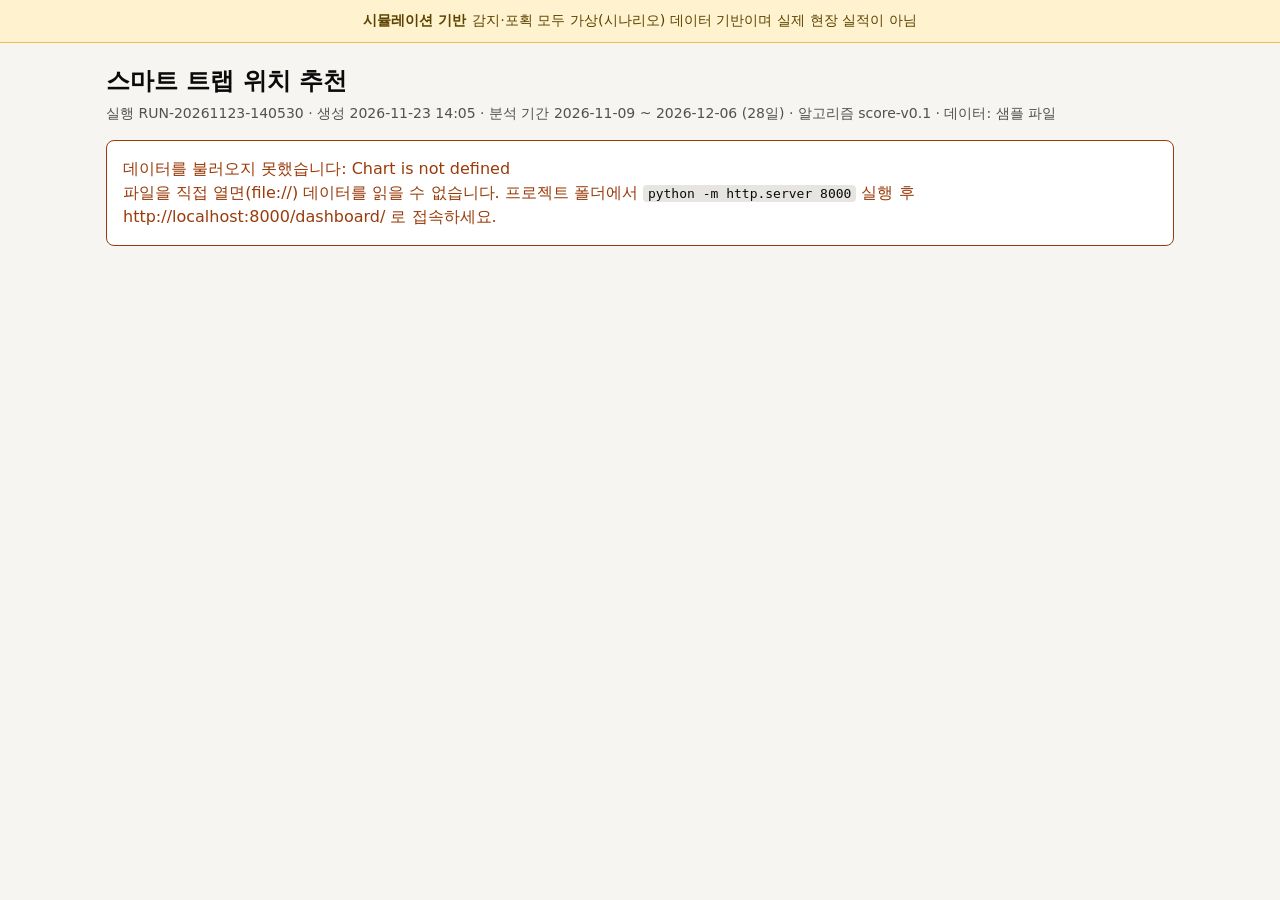
==== dashboard/index.html @ 2f6c3466 "feat: 6단계 웹 대시보드 (추천 결과 시각화, 시뮬레이션 배너, 샘플 데이터)" ====
<!doctype html>
<html lang="ko">
<head>
  <meta charset="utf-8">
  <meta name="viewport" content="width=device-width, initial-scale=1">
  <title>스마트 트랩 위치 추천</title>
  <link rel="stylesheet" href="css/style.css">
</head>
<body>
  <div id="sim-banner" class="sim-banner" role="note" hidden></div>

  <header class="wrap page-head">
    <h1>스마트 트랩 위치 추천</h1>
    <p id="meta" class="meta"></p>
  </header>

  <main class="wrap">
    <p id="status-msg" class="status-msg" role="status">불러오는 중…</p>

    <div id="content" hidden>
      <section aria-labelledby="h-kpi">
        <h2 id="h-kpi" class="sr-only">판정 요약</h2>
        <div id="kpis" class="kpis"></div>
      </section>

      <section aria-labelledby="h-cards">
        <h2 id="h-cards">트랩별 판정</h2>
        <p class="hint">재배치 권고(우선순위 순) → 장치 점검 → 데이터 부족 → 유지 순서로 표시합니다.</p>
        <div id="cards" class="cards"></div>
      </section>

      <section aria-labelledby="h-charts">
        <h2 id="h-charts">트랩별 성과 비교</h2>
        <div class="charts">
          <figure class="chart-box">
            <figcaption>작동 시간당 쥐 감지 빈도</figcaption>
            <div class="chart-frame"><canvas id="chart-rate" role="img" aria-label="트랩별 작동 시간당 쥐 감지 빈도 막대 차트. 아래 표와 같은 값입니다."></canvas></div>
          </figure>
          <figure class="chart-box">
            <figcaption>감지 대비 가상 포획 전환율</figcaption>
            <div class="chart-frame"><canvas id="chart-conv" role="img" aria-label="트랩별 감지 대비 가상 포획 전환율 막대 차트. 아래 표와 같은 값입니다."></canvas></div>
          </figure>
          <figure class="chart-box wide" id="box-score">
            <figcaption>재배치 권고 트랩의 위치 점수 (현재 위치 vs 추천 위치)</figcaption>
            <div class="chart-frame"><canvas id="chart-score" role="img" aria-label="재배치 권고 트랩의 현재 위치와 추천 위치 점수 비교 막대 차트."></canvas></div>
          </figure>
        </div>
        <p id="source-note" class="source"></p>

        <details class="table-view">
          <summary>표로 보기</summary>
          <div class="table-scroll"><table id="table"></table></div>
        </details>
      </section>

      <section class="notes" aria-labelledby="h-notes">
        <h2 id="h-notes">읽는 방법</h2>
        <ul id="notes"></ul>
      </section>
    </div>
  </main>

  <script src="js/vendor/chart.umd.min.js"></script>
  <script src="js/config.js"></script>
  <script src="js/model.js"></script>
  <script src="js/charts.js"></script>
  <script src="js/app.js"></script>
</body>
</html>
---- dashboard/css/style.css ----
:root {
  --bg: #f6f5f2; --card: #ffffff; --ink: #0b0b0b; --ink-2: #52514e; --grid: #e6e5e1; --line: #dcdad4;
  --blue: #2a78d6; --neutral: #c9c8c3;
  --sim-bg: #fff3cf; --sim-fg: #5c4400; --sim-line: #e3c25a;
  --rec-bg: #e3eefb; --rec-fg: #0f4a94;
  --keep-bg: #e2f3e6; --keep-fg: #17622c;
  --ins-bg: #ececea; --ins-fg: #4a4945;
  --dev-bg: #fde8dc; --dev-fg: #9a3b0a;
  color-scheme: light;
}
@media (prefers-color-scheme: dark) {
  :root {
    --bg: #151514; --card: #1d1d1b; --ink: #f2f1ee; --ink-2: #a9a7a1; --grid: #2e2d2a; --line: #3a3935;
    --blue: #5aa0f0; --neutral: #4a4945;
    --sim-bg: #3a2f08; --sim-fg: #f2d98a; --sim-line: #6b5712;
    --rec-bg: #1c3556; --rec-fg: #a9cdf7;
    --keep-bg: #1b3a24; --keep-fg: #a6dbb4;
    --ins-bg: #2e2d2a; --ins-fg: #c9c8c3;
    --dev-bg: #4a2a14; --dev-fg: #f6c3a0;
    color-scheme: dark;
  }
}
* { box-sizing: border-box; }
body { margin: 0; background: var(--bg); color: var(--ink); line-height: 1.5;
  font-family: system-ui, -apple-system, "Segoe UI", "Malgun Gothic", "Noto Sans KR", sans-serif; }
.wrap { max-width: 1100px; margin: 0 auto; padding: 0 16px; }
h1 { font-size: 1.5rem; margin: 20px 0 4px; }
h2 { font-size: 1.1rem; margin: 32px 0 8px; }
.meta, .hint, .source { color: var(--ink-2); font-size: .875rem; margin: 0 0 12px; }
.sr-only { position: absolute; width: 1px; height: 1px; overflow: hidden; clip: rect(0 0 0 0); white-space: nowrap; }

.sim-banner { background: var(--sim-bg); color: var(--sim-fg); border-bottom: 1px solid var(--sim-line);
  padding: 10px 16px; font-size: .9rem; text-align: center; }
.sim-banner strong { margin-right: 6px; }

.status-msg { padding: 16px; border: 1px solid var(--line); border-radius: 8px; background: var(--card); }
.status-msg.error { border-color: var(--dev-fg); color: var(--dev-fg); }
.status-msg code { background: var(--grid); color: var(--ink); padding: 1px 5px; border-radius: 4px; }

.kpis { display: grid; grid-template-columns: repeat(4, 1fr); gap: 12px; margin-top: 16px; }
.kpi { background: var(--card); border: 1px solid var(--line); border-radius: 10px; padding: 12px 14px; }
.kpi .num { font-size: 1.9rem; font-weight: 700; line-height: 1.1; }
.kpi .num small { font-size: .9rem; font-weight: 400; color: var(--ink-2); margin-left: 4px; }

.badge { display: inline-flex; align-items: center; gap: 6px; padding: 2px 10px; border-radius: 999px;
  font-size: .8rem; font-weight: 600; white-space: nowrap; }
.badge .icon { font-weight: 800; }
.s-recommended { background: var(--rec-bg); color: var(--rec-fg); }
.s-keep { background: var(--keep-bg); color: var(--keep-fg); }
.s-insufficient_data { background: var(--ins-bg); color: var(--ins-fg); }
.s-device_check { background: var(--dev-bg); color: var(--dev-fg); }
.s-unknown { background: var(--ins-bg); color: var(--ins-fg); }

.cards { display: grid; grid-template-columns: repeat(auto-fill, minmax(320px, 1fr)); gap: 12px; }
.card { background: var(--card); border: 1px solid var(--line); border-radius: 10px; padding: 14px 16px; }
.card header { display: flex; justify-content: space-between; align-items: center; gap: 8px; flex-wrap: wrap; }
.card h3 { margin: 0; font-size: 1.05rem; }
.route { margin: 6px 0 2px; font-weight: 600; }
.route .arrow { color: var(--ink-2); margin: 0 4px; }
.score-line { color: var(--ink-2); font-size: .85rem; margin: 0 0 6px; }
.reasons { margin: 8px 0; padding-left: 18px; font-size: .9rem; }
.reasons li { margin-bottom: 4px; }
.stat-group { margin-top: 10px; padding-top: 8px; border-top: 1px solid var(--grid); }
.stat-group h4 { margin: 0 0 4px; font-size: .75rem; letter-spacing: .02em; color: var(--ink-2); font-weight: 600; }
.stat-group dl { display: grid; grid-template-columns: repeat(3, 1fr); gap: 4px 8px; margin: 0; }
.stat-group dt { font-size: .75rem; color: var(--ink-2); }
.stat-group dd { margin: 0; font-weight: 600; font-variant-numeric: tabular-nums; }

.charts { display: grid; grid-template-columns: 1fr 1fr; gap: 12px; }
.chart-box { margin: 0; background: var(--card); border: 1px solid var(--line); border-radius: 10px; padding: 12px 14px; }
.chart-box.wide { grid-column: 1 / -1; }
.chart-box figcaption { font-weight: 600; font-size: .95rem; margin-bottom: 8px; }
.chart-frame { position: relative; width: 100%; }
.empty-chart { color: var(--ink-2); font-size: .9rem; margin: 8px 0; }
.source { margin-top: 10px; }

.table-view { margin-top: 12px; }
.table-view summary { cursor: pointer; color: var(--ink-2); font-size: .9rem; }
.table-scroll { overflow-x: auto; margin-top: 8px; }
table { border-collapse: collapse; width: 100%; font-size: .85rem; background: var(--card); }
th, td { padding: 6px 10px; border-bottom: 1px solid var(--grid); text-align: right; white-space: nowrap; }
th:first-child, td:first-child, th:nth-child(2), td:nth-child(2), th:nth-child(3), td:nth-child(3) { text-align: left; }
th { color: var(--ink-2); font-weight: 600; }

.notes ul { color: var(--ink-2); font-size: .9rem; padding-left: 18px; margin-bottom: 40px; }
.notes li { margin-bottom: 6px; }

@media (max-width: 720px) {
  .kpis { grid-template-columns: repeat(2, 1fr); }
  .charts { grid-template-columns: 1fr; }
  .cards { grid-template-columns: 1fr; }
}
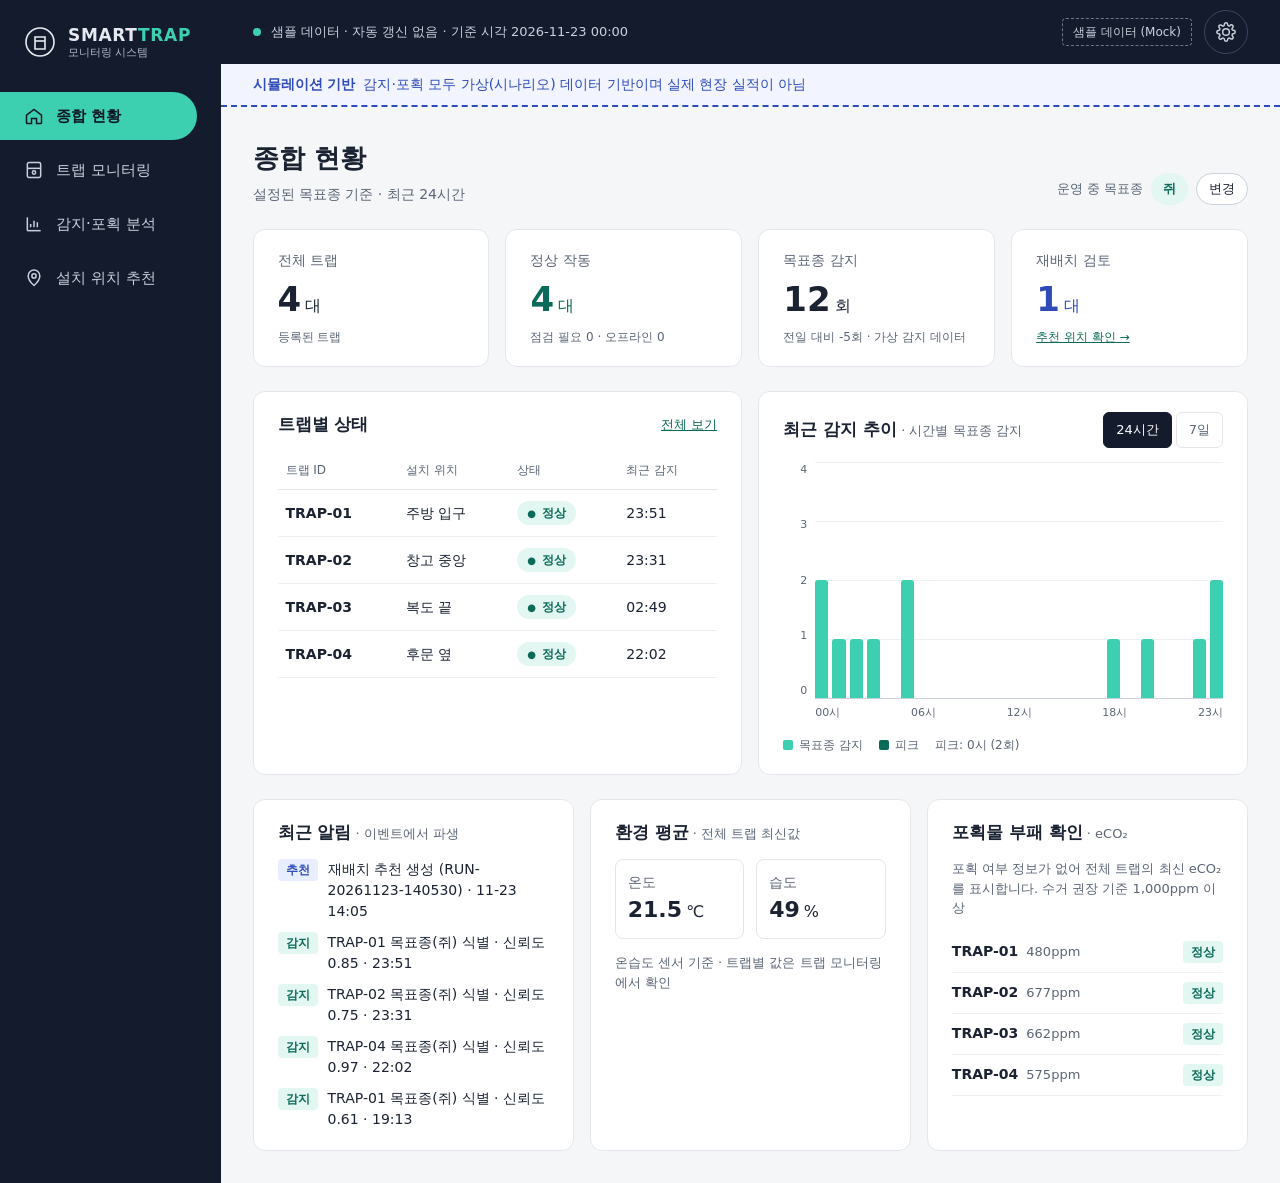
==== commit bb272dd6: "feat(dashboard): 대시보드 ui 개편" ====
--- a/dashboard/index.html
+++ b/dashboard/index.html
@@ -3,67 +3,15 @@
 <head>
   <meta charset="utf-8">
   <meta name="viewport" content="width=device-width, initial-scale=1">
-  <title>스마트 트랩 위치 추천</title>
+  <title>종합 현황 · 스마트트랩</title>
   <link rel="stylesheet" href="css/style.css">
 </head>
 <body>
-  <div id="sim-banner" class="sim-banner" role="note" hidden></div>
-
-  <header class="wrap page-head">
-    <h1>스마트 트랩 위치 추천</h1>
-    <p id="meta" class="meta"></p>
-  </header>
-
-  <main class="wrap">
-    <p id="status-msg" class="status-msg" role="status">불러오는 중…</p>
-
-    <div id="content" hidden>
-      <section aria-labelledby="h-kpi">
-        <h2 id="h-kpi" class="sr-only">판정 요약</h2>
-        <div id="kpis" class="kpis"></div>
-      </section>
-
-      <section aria-labelledby="h-cards">
-        <h2 id="h-cards">트랩별 판정</h2>
-        <p class="hint">재배치 권고(우선순위 순) → 장치 점검 → 데이터 부족 → 유지 순서로 표시합니다.</p>
-        <div id="cards" class="cards"></div>
-      </section>
-
-      <section aria-labelledby="h-charts">
-        <h2 id="h-charts">트랩별 성과 비교</h2>
-        <div class="charts">
-          <figure class="chart-box">
-            <figcaption>작동 시간당 쥐 감지 빈도</figcaption>
-            <div class="chart-frame"><canvas id="chart-rate" role="img" aria-label="트랩별 작동 시간당 쥐 감지 빈도 막대 차트. 아래 표와 같은 값입니다."></canvas></div>
-          </figure>
-          <figure class="chart-box">
-            <figcaption>감지 대비 가상 포획 전환율</figcaption>
-            <div class="chart-frame"><canvas id="chart-conv" role="img" aria-label="트랩별 감지 대비 가상 포획 전환율 막대 차트. 아래 표와 같은 값입니다."></canvas></div>
-          </figure>
-          <figure class="chart-box wide" id="box-score">
-            <figcaption>재배치 권고 트랩의 위치 점수 (현재 위치 vs 추천 위치)</figcaption>
-            <div class="chart-frame"><canvas id="chart-score" role="img" aria-label="재배치 권고 트랩의 현재 위치와 추천 위치 점수 비교 막대 차트."></canvas></div>
-          </figure>
-        </div>
-        <p id="source-note" class="source"></p>
-
-        <details class="table-view">
-          <summary>표로 보기</summary>
-          <div class="table-scroll"><table id="table"></table></div>
-        </details>
-      </section>
-
-      <section class="notes" aria-labelledby="h-notes">
-        <h2 id="h-notes">읽는 방법</h2>
-        <ul id="notes"></ul>
-      </section>
-    </div>
-  </main>
-
-  <script src="js/vendor/chart.umd.min.js"></script>
+  <p class="loading">불러오는 중…</p>
   <script src="js/config.js"></script>
   <script src="js/model.js"></script>
-  <script src="js/charts.js"></script>
-  <script src="js/app.js"></script>
+  <script src="js/data.js"></script>
+  <script src="js/layout.js"></script>
+  <script src="js/pages/overview.js"></script>
 </body>
 </html>
--- a/dashboard/css/style.css
+++ b/dashboard/css/style.css
@@ -1,92 +1,1175 @@
 :root {
-  --bg: #f6f5f2; --card: #ffffff; --ink: #0b0b0b; --ink-2: #52514e; --grid: #e6e5e1; --line: #dcdad4;
-  --blue: #2a78d6; --neutral: #c9c8c3;
-  --sim-bg: #fff3cf; --sim-fg: #5c4400; --sim-line: #e3c25a;
-  --rec-bg: #e3eefb; --rec-fg: #0f4a94;
-  --keep-bg: #e2f3e6; --keep-fg: #17622c;
-  --ins-bg: #ececea; --ins-fg: #4a4945;
-  --dev-bg: #fde8dc; --dev-fg: #9a3b0a;
+  --bg: #f4f6f8;
+  --card: #ffffff;
+  --line: #e3e7ec;
+  --line-2: #eef1f4;
+  --ink: #1b2333;
+  --ink-2: #5b6576;
+  --navy: #141b2d;
+  --navy-ink: #e6eaf0;
+  --navy-mute: #c9d1dc;
+  --teal: #3ccfb0;
+  --teal-d: #0b6b58;
+  --teal-bg: #e3f7f2;
+  --teal-l: #d6f3ec;
+  --warn-fg: #9a4a00;
+  --warn-bg: #fff1e0;
+  --off-fg: #4a5363;
+  --off-bg: #eceef2;
+  --blue: #2e4bb8;
+  --blue-bg: #e8eeff;
+  --blue-l: #8fa3e8;
+  --heat: rgba(60, 207, 176, 0.4);
+  --field: #ffffff;
+  --field-line: #c9d1dc;
+  --temp: #c2410c;
   color-scheme: light;
 }
 @media (prefers-color-scheme: dark) {
   :root {
-    --bg: #151514; --card: #1d1d1b; --ink: #f2f1ee; --ink-2: #a9a7a1; --grid: #2e2d2a; --line: #3a3935;
-    --blue: #5aa0f0; --neutral: #4a4945;
-    --sim-bg: #3a2f08; --sim-fg: #f2d98a; --sim-line: #6b5712;
-    --rec-bg: #1c3556; --rec-fg: #a9cdf7;
-    --keep-bg: #1b3a24; --keep-fg: #a6dbb4;
-    --ins-bg: #2e2d2a; --ins-fg: #c9c8c3;
-    --dev-bg: #4a2a14; --dev-fg: #f6c3a0;
+    --bg: #0e1320;
+    --card: #19202f;
+    --line: #2a3550;
+    --line-2: #232c40;
+    --ink: #e6eaf0;
+    --ink-2: #a3aebf;
+    --teal-d: #5fe0c4;
+    --teal-bg: #123a32;
+    --teal-l: #1f5a4c;
+    --warn-fg: #f6c08a;
+    --warn-bg: #3a2a12;
+    --off-fg: #c1c9d6;
+    --off-bg: #2a3243;
+    --blue: #9db0f2;
+    --blue-bg: #1d2747;
+    --blue-l: #4a5fb0;
+    --heat: rgba(60, 207, 176, 0.3);
+    --field: #19202f;
+    --field-line: #3a4560;
+    --temp: #f59a6b;
     color-scheme: dark;
   }
 }
-* { box-sizing: border-box; }
-body { margin: 0; background: var(--bg); color: var(--ink); line-height: 1.5;
-  font-family: system-ui, -apple-system, "Segoe UI", "Malgun Gothic", "Noto Sans KR", sans-serif; }
-.wrap { max-width: 1100px; margin: 0 auto; padding: 0 16px; }
-h1 { font-size: 1.5rem; margin: 20px 0 4px; }
-h2 { font-size: 1.1rem; margin: 32px 0 8px; }
-.meta, .hint, .source { color: var(--ink-2); font-size: .875rem; margin: 0 0 12px; }
-.sr-only { position: absolute; width: 1px; height: 1px; overflow: hidden; clip: rect(0 0 0 0); white-space: nowrap; }
+* {
+  box-sizing: border-box;
+}
+body {
+  margin: 0;
+  background: var(--bg);
+  color: var(--ink);
+  line-height: 1.5;
+  font-family:
+    "Noto Sans KR",
+    system-ui,
+    -apple-system,
+    "Segoe UI",
+    "Malgun Gothic",
+    sans-serif;
+}
+a {
+  color: var(--teal-d);
+}
+h1,
+h2,
+h3,
+h4,
+p {
+  margin: 0;
+}
+.muted {
+  color: var(--ink-2);
+  font-size: 13px;
+}
+.grow {
+  flex: 1;
+}
+.loading {
+  padding: 24px;
+  color: var(--ink-2);
+}
 
-.sim-banner { background: var(--sim-bg); color: var(--sim-fg); border-bottom: 1px solid var(--sim-line);
-  padding: 10px 16px; font-size: .9rem; text-align: center; }
-.sim-banner strong { margin-right: 6px; }
+/* 틀 */
+.shell {
+  display: flex;
+  flex-wrap: wrap;
+  min-height: 100vh;
+}
+.nav {
+  flex: 1 1 220px;
+  max-width: 100%;
+  background: var(--navy);
+  color: var(--navy-ink);
+  padding: 20px 0 32px;
+  display: flex;
+  flex-direction: column;
+  gap: 28px;
+}
+@media (min-width: 900px) {
+  .nav {
+    max-width: 240px;
+  }
+}
+.logo {
+  display: flex;
+  align-items: center;
+  gap: 12px;
+  padding: 0 24px;
+  height: 44px;
+}
+.logo svg {
+  color: var(--navy-ink);
+  flex: none;
+}
+.logo-name {
+  display: flex;
+  flex-direction: column;
+  line-height: 1.2;
+}
+.brand {
+  font-weight: 700;
+  font-size: 17px;
+  letter-spacing: 0.04em;
+}
+.brand-accent {
+  color: var(--teal);
+}
+.logo-sub {
+  font-size: 11px;
+  color: #aeb8c6;
+}
+.nav-links {
+  display: flex;
+  flex-direction: column;
+  gap: 6px;
+}
+.nav-link {
+  display: flex;
+  align-items: center;
+  gap: 12px;
+  min-height: 48px;
+  margin-right: 24px;
+  padding: 0 24px;
+  color: var(--navy-mute);
+  font-size: 15px;
+  text-decoration: none;
+}
+.nav-link:hover {
+  color: #fff;
+}
+.nav-link.active {
+  border-radius: 0 24px 24px 0;
+  background: var(--teal);
+  color: #0f1626;
+  font-weight: 700;
+}
+.main-col {
+  flex: 999 1 560px;
+  min-width: 0;
+  display: flex;
+  flex-direction: column;
+}
+.topbar {
+  background: var(--navy);
+  color: var(--navy-ink);
+  min-height: 64px;
+  padding: 10px 32px;
+  display: flex;
+  flex-wrap: wrap;
+  align-items: center;
+  justify-content: space-between;
+  gap: 12px;
+}
+.conn {
+  display: flex;
+  align-items: center;
+  gap: 10px;
+  font-size: 13px;
+  color: var(--navy-mute);
+}
+.dot {
+  width: 8px;
+  height: 8px;
+  border-radius: 50%;
+  background: var(--teal);
+  flex: none;
+}
+.dot.bad {
+  background: #f08a5d;
+}
+.topbar-right {
+  display: flex;
+  align-items: center;
+  gap: 12px;
+}
+.src-badge {
+  font-size: 12px;
+  padding: 4px 10px;
+  border: 1px dashed #6b7688;
+  border-radius: 4px;
+  color: var(--navy-mute);
+}
+.gear {
+  width: 44px;
+  height: 44px;
+  border-radius: 50%;
+  border: 1px solid #3a4560;
+  color: var(--navy-mute);
+  display: inline-flex;
+  align-items: center;
+  justify-content: center;
+  text-decoration: none;
+}
+.gear:hover,
+.gear.active {
+  color: #fff;
+  border-color: var(--teal);
+}
+.sim-banner {
+  background: #f2f5ff;
+  color: #2e4bb8;
+  border-bottom: 2px dashed #2e4bb8;
+  padding: 10px 32px;
+  font-size: 14px;
+  font-weight: 500;
+}
+.sim-banner strong {
+  margin-right: 8px;
+}
+@media (prefers-color-scheme: dark) {
+  .sim-banner {
+    background: #1d2747;
+    color: #b9c6f7;
+    border-color: #6b82d8;
+  }
+}
+.content {
+  padding: 32px;
+  display: flex;
+  flex-direction: column;
+  gap: 24px;
+}
+@media (max-width: 600px) {
+  .content {
+    padding: 20px 16px;
+  }
+  .topbar {
+    padding: 10px 16px;
+  }
+  .sim-banner {
+    padding: 10px 16px;
+  }
+}
 
-.status-msg { padding: 16px; border: 1px solid var(--line); border-radius: 8px; background: var(--card); }
-.status-msg.error { border-color: var(--dev-fg); color: var(--dev-fg); }
-.status-msg code { background: var(--grid); color: var(--ink); padding: 1px 5px; border-radius: 4px; }
+.page-head {
+  display: flex;
+  flex-wrap: wrap;
+  align-items: flex-end;
+  justify-content: space-between;
+  gap: 16px;
+}
+.page-head h1 {
+  font-size: 26px;
+  font-weight: 700;
+}
+.page-head .sub {
+  margin-top: 6px;
+  font-size: 14px;
+  color: var(--ink-2);
+}
+.status-msg {
+  padding: 14px 16px;
+  border: 1px solid var(--line);
+  border-radius: 8px;
+  background: var(--card);
+  font-size: 14px;
+}
+.status-msg.error {
+  border-color: var(--warn-fg);
+  color: var(--warn-fg);
+}
+.status-msg code {
+  background: var(--line-2);
+  color: var(--ink);
+  padding: 1px 5px;
+  border-radius: 4px;
+}
 
-.kpis { display: grid; grid-template-columns: repeat(4, 1fr); gap: 12px; margin-top: 16px; }
-.kpi { background: var(--card); border: 1px solid var(--line); border-radius: 10px; padding: 12px 14px; }
-.kpi .num { font-size: 1.9rem; font-weight: 700; line-height: 1.1; }
-.kpi .num small { font-size: .9rem; font-weight: 400; color: var(--ink-2); margin-left: 4px; }
+/* 카드·지표 */
+.panel {
+  background: var(--card);
+  border: 1px solid var(--line);
+  border-radius: 12px;
+  padding: 20px 24px;
+  display: flex;
+  flex-direction: column;
+  gap: 14px;
+  min-width: 0;
+}
+.panel-head {
+  display: flex;
+  justify-content: space-between;
+  align-items: center;
+  flex-wrap: wrap;
+  gap: 8px;
+}
+.panel h2 {
+  font-size: 17px;
+}
+.h2-sub {
+  font-size: 13px;
+  font-weight: 400;
+  color: var(--ink-2);
+}
+.small-link {
+  font-size: 13px;
+}
+.grid-stats {
+  display: grid;
+  grid-template-columns: repeat(auto-fit, minmax(220px, 1fr));
+  gap: 16px;
+}
+.grid-2 {
+  display: grid;
+  grid-template-columns: repeat(auto-fit, minmax(min(100%, 440px), 1fr));
+  gap: 16px;
+}
+.grid-3 {
+  display: grid;
+  grid-template-columns: repeat(auto-fit, minmax(min(100%, 320px), 1fr));
+  gap: 16px;
+}
+.stat {
+  background: var(--card);
+  border: 1px solid var(--line);
+  border-radius: 12px;
+  padding: 20px 24px;
+  display: flex;
+  flex-direction: column;
+  gap: 8px;
+}
+.stat-label {
+  font-size: 14px;
+  color: var(--ink-2);
+  display: flex;
+  justify-content: space-between;
+  align-items: center;
+  gap: 8px;
+}
+.stat-value {
+  font-size: 34px;
+  font-weight: 700;
+  font-variant-numeric: tabular-nums;
+  line-height: 1.2;
+}
+.stat-value.good {
+  color: var(--teal-d);
+}
+.stat-value.blue {
+  color: var(--blue);
+}
+.unit {
+  font-size: 16px;
+  font-weight: 500;
+  margin-left: 4px;
+}
+.stat-note {
+  font-size: 12px;
+  color: var(--ink-2);
+}
+.stat-note.link {
+  color: var(--teal-d);
+  font-weight: 500;
+}
+.tag-outline {
+  padding: 2px 8px;
+  border-radius: 4px;
+  border: 1px solid var(--field-line);
+  color: var(--ink-2);
+  font-size: 11px;
+}
+.sim-chip {
+  display: inline-flex;
+  align-items: center;
+  padding: 8px 14px;
+  border: 2px dashed var(--blue);
+  border-radius: 8px;
+  background: var(--blue-bg);
+  color: var(--blue);
+  font-size: 14px;
+  font-weight: 700;
+}
 
-.badge { display: inline-flex; align-items: center; gap: 6px; padding: 2px 10px; border-radius: 999px;
-  font-size: .8rem; font-weight: 600; white-space: nowrap; }
-.badge .icon { font-weight: 800; }
-.s-recommended { background: var(--rec-bg); color: var(--rec-fg); }
-.s-keep { background: var(--keep-bg); color: var(--keep-fg); }
-.s-insufficient_data { background: var(--ins-bg); color: var(--ins-fg); }
-.s-device_check { background: var(--dev-bg); color: var(--dev-fg); }
-.s-unknown { background: var(--ins-bg); color: var(--ins-fg); }
+/* 배지·태그 */
+.badge {
+  display: inline-flex;
+  align-items: center;
+  gap: 6px;
+  padding: 3px 10px;
+  border-radius: 12px;
+  font-size: 12px;
+  font-weight: 700;
+  white-space: nowrap;
+}
+.badge .icon {
+  font-size: 10px;
+}
+.st-ok {
+  background: var(--teal-bg);
+  color: var(--teal-d);
+}
+.st-warn {
+  background: var(--warn-bg);
+  color: var(--warn-fg);
+}
+.st-off {
+  background: var(--off-bg);
+  color: var(--off-fg);
+}
+.tag {
+  padding: 2px 8px;
+  border-radius: 4px;
+  font-size: 12px;
+  font-weight: 700;
+  flex: none;
+  white-space: nowrap;
+}
+.t-teal {
+  background: var(--teal-bg);
+  color: var(--teal-d);
+}
+.t-warn {
+  background: var(--warn-bg);
+  color: var(--warn-fg);
+}
+.t-off {
+  background: var(--off-bg);
+  color: var(--off-fg);
+}
+.t-blue {
+  background: var(--blue-bg);
+  color: var(--blue);
+}
+.chips {
+  display: flex;
+  flex-wrap: wrap;
+  align-items: center;
+  gap: 8px;
+  font-size: 13px;
+  color: var(--ink-2);
+}
+.chip {
+  padding: 6px 12px;
+  border-radius: 16px;
+  background: var(--teal-bg);
+  color: var(--teal-d);
+  font-weight: 700;
+}
+.chip-link {
+  display: inline-flex;
+  align-items: center;
+  min-height: 32px;
+  padding: 0 12px;
+  border: 1px solid var(--field-line);
+  border-radius: 16px;
+  color: var(--ink);
+  text-decoration: none;
+  background: var(--card);
+}
 
-.cards { display: grid; grid-template-columns: repeat(auto-fill, minmax(320px, 1fr)); gap: 12px; }
-.card { background: var(--card); border: 1px solid var(--line); border-radius: 10px; padding: 14px 16px; }
-.card header { display: flex; justify-content: space-between; align-items: center; gap: 8px; flex-wrap: wrap; }
-.card h3 { margin: 0; font-size: 1.05rem; }
-.route { margin: 6px 0 2px; font-weight: 600; }
-.route .arrow { color: var(--ink-2); margin: 0 4px; }
-.score-line { color: var(--ink-2); font-size: .85rem; margin: 0 0 6px; }
-.reasons { margin: 8px 0; padding-left: 18px; font-size: .9rem; }
-.reasons li { margin-bottom: 4px; }
-.stat-group { margin-top: 10px; padding-top: 8px; border-top: 1px solid var(--grid); }
-.stat-group h4 { margin: 0 0 4px; font-size: .75rem; letter-spacing: .02em; color: var(--ink-2); font-weight: 600; }
-.stat-group dl { display: grid; grid-template-columns: repeat(3, 1fr); gap: 4px 8px; margin: 0; }
-.stat-group dt { font-size: .75rem; color: var(--ink-2); }
-.stat-group dd { margin: 0; font-weight: 600; font-variant-numeric: tabular-nums; }
+/* 표 */
+.table-scroll {
+  overflow-x: auto;
+}
+.tbl {
+  width: 100%;
+  border-collapse: collapse;
+  font-size: 14px;
+  min-width: 360px;
+}
+.tbl th {
+  text-align: left;
+  color: var(--ink-2);
+  font-size: 12px;
+  font-weight: 500;
+  padding: 10px 8px;
+  border-bottom: 1px solid var(--line);
+}
+.tbl td {
+  padding: 11px 8px;
+  border-bottom: 1px solid var(--line-2);
+  font-variant-numeric: tabular-nums;
+}
+.tbl td:first-child {
+  font-weight: 700;
+}
+.tbl .num {
+  text-align: right;
+}
+.rate {
+  display: flex;
+  align-items: center;
+  gap: 8px;
+  min-width: 120px;
+}
+.rate-track {
+  flex: 1;
+  height: 8px;
+  border-radius: 4px;
+  background: var(--line-2);
+}
+.rate-fill {
+  height: 8px;
+  border-radius: 4px;
+  background: var(--blue);
+}
+.rate-num {
+  min-width: 48px;
+  text-align: right;
+  font-size: 12px;
+}
 
-.charts { display: grid; grid-template-columns: 1fr 1fr; gap: 12px; }
-.chart-box { margin: 0; background: var(--card); border: 1px solid var(--line); border-radius: 10px; padding: 12px 14px; }
-.chart-box.wide { grid-column: 1 / -1; }
-.chart-box figcaption { font-weight: 600; font-size: .95rem; margin-bottom: 8px; }
-.chart-frame { position: relative; width: 100%; }
-.empty-chart { color: var(--ink-2); font-size: .9rem; margin: 8px 0; }
-.source { margin-top: 10px; }
+/* 막대 차트 (div) */
+.bchart {
+  display: flex;
+  gap: 8px;
+  height: 260px;
+}
+.y-axis {
+  display: flex;
+  flex-direction: column;
+  justify-content: space-between;
+  font-size: 11px;
+  color: var(--ink-2);
+  padding-bottom: 22px;
+  text-align: right;
+  min-width: 24px;
+}
+.plot-col {
+  flex: 1;
+  min-width: 0;
+  display: flex;
+  flex-direction: column;
+}
+.plot-area {
+  flex: 1;
+  display: flex;
+  align-items: flex-end;
+  border-bottom: 1px solid var(--field-line);
+  background: repeating-linear-gradient(
+    to top,
+    transparent 0,
+    transparent 24.5%,
+    var(--line-2) 24.5%,
+    var(--line-2) 25%
+  );
+}
+.bar {
+  flex: 1;
+  min-width: 0;
+  background: var(--teal);
+  border-radius: 3px 3px 0 0;
+}
+.bar.hl {
+  background: var(--teal-d);
+}
+.x-axis {
+  display: flex;
+  justify-content: space-between;
+  font-size: 11px;
+  color: var(--ink-2);
+  padding-top: 6px;
+}
+.x-axis.spread {
+  justify-content: space-around;
+}
+.legend {
+  display: flex;
+  flex-wrap: wrap;
+  gap: 16px;
+  font-size: 12px;
+  color: var(--ink-2);
+}
+.legend span {
+  display: inline-flex;
+  align-items: center;
+  gap: 6px;
+}
+.sw {
+  width: 10px;
+  height: 10px;
+  border-radius: 2px;
+  display: inline-block;
+}
+.sw.teal {
+  background: var(--teal);
+}
+.sw.teal-d {
+  background: var(--teal-d);
+}
+.sw.teal-l {
+  background: var(--teal-l);
+  border: 1px solid var(--teal);
+}
+.sw.line {
+  width: 14px;
+  height: 3px;
+  background: var(--temp);
+}
+.envchart {
+  position: relative;
+  height: 200px;
+  border-bottom: 1px solid var(--field-line);
+}
+.env-bars {
+  position: absolute;
+  inset: 0;
+  display: flex;
+  align-items: flex-end;
+  gap: 16px;
+  padding: 0 8px;
+}
+.env-bar {
+  flex: 1;
+  background: var(--teal-l);
+  border-radius: 3px 3px 0 0;
+}
+.env-line {
+  position: absolute;
+  inset: 0;
+  width: 100%;
+  height: 100%;
+  color: var(--temp);
+}
 
-.table-view { margin-top: 12px; }
-.table-view summary { cursor: pointer; color: var(--ink-2); font-size: .9rem; }
-.table-scroll { overflow-x: auto; margin-top: 8px; }
-table { border-collapse: collapse; width: 100%; font-size: .85rem; background: var(--card); }
-th, td { padding: 6px 10px; border-bottom: 1px solid var(--grid); text-align: right; white-space: nowrap; }
-th:first-child, td:first-child, th:nth-child(2), td:nth-child(2), th:nth-child(3), td:nth-child(3) { text-align: left; }
-th { color: var(--ink-2); font-weight: 600; }
+/* 알림·환경 */
+.alerts {
+  display: flex;
+  flex-direction: column;
+  gap: 10px;
+  font-size: 14px;
+}
+.alert {
+  display: flex;
+  gap: 10px;
+  align-items: flex-start;
+}
+.env {
+  display: grid;
+  grid-template-columns: repeat(2, minmax(0, 1fr));
+  gap: 12px;
+}
+.env-cell {
+  border: 1px solid var(--line);
+  border-radius: 8px;
+  padding: 12px;
+}
+.env-val {
+  display: inline;
+  font-size: 22px;
+  font-weight: 700;
+}
+.eco-list {
+  display: flex;
+  flex-direction: column;
+  font-size: 14px;
+}
+.eco-row {
+  display: flex;
+  align-items: center;
+  gap: 8px;
+  padding: 9px 0;
+  border-bottom: 1px solid var(--line-2);
+}
 
-.notes ul { color: var(--ink-2); font-size: .9rem; padding-left: 18px; margin-bottom: 40px; }
-.notes li { margin-bottom: 6px; }
+/* 세그먼트·필터 */
+.seg {
+  display: flex;
+  gap: 4px;
+  flex-wrap: wrap;
+}
+.seg-btn {
+  min-height: 36px;
+  padding: 0 12px;
+  border-radius: 6px;
+  border: 1px solid var(--line);
+  background: var(--card);
+  color: var(--ink-2);
+  font: inherit;
+  font-size: 13px;
+  cursor: pointer;
+}
+.seg-btn.on {
+  background: var(--navy);
+  color: #fff;
+  border-color: var(--navy);
+}
+.filter-bar,
+.filters {
+  display: flex;
+  flex-wrap: wrap;
+  align-items: flex-end;
+  gap: 16px;
+}
+.filters {
+  background: var(--card);
+  border: 1px solid var(--line);
+  border-radius: 12px;
+  padding: 16px 20px;
+}
+.field {
+  display: flex;
+  flex-direction: column;
+  gap: 6px;
+  font-size: 12px;
+  color: var(--ink-2);
+}
+.field.wide {
+  min-width: 280px;
+}
+select,
+input[type="search"],
+input[type="number"] {
+  min-height: 44px;
+  min-width: 160px;
+  padding: 0 12px;
+  border: 1px solid var(--field-line);
+  border-radius: 8px;
+  font: inherit;
+  font-size: 14px;
+  color: var(--ink);
+  background: var(--field);
+}
+.search {
+  min-width: 220px;
+}
+.btn {
+  display: inline-flex;
+  align-items: center;
+  justify-content: center;
+  min-height: 44px;
+  padding: 0 18px;
+  border: 1px solid var(--field-line);
+  border-radius: 8px;
+  background: var(--card);
+  color: var(--ink);
+  font: inherit;
+  font-size: 14px;
+  cursor: pointer;
+  text-decoration: none;
+}
+.btn.primary {
+  background: var(--navy);
+  color: #fff;
+  border-color: var(--navy);
+  font-weight: 700;
+}
+:focus-visible {
+  outline: 3px solid var(--teal);
+  outline-offset: 2px;
+}
 
-@media (max-width: 720px) {
-  .kpis { grid-template-columns: repeat(2, 1fr); }
-  .charts { grid-template-columns: 1fr; }
-  .cards { grid-template-columns: 1fr; }
-}
+/* 트랩 모니터링 */
+.trap-grid {
+  display: grid;
+  grid-template-columns: repeat(auto-fill, minmax(280px, 1fr));
+  gap: 16px;
+}
+.trap-card {
+  background: var(--card);
+  border: 1px solid var(--line);
+  border-top-width: 4px;
+  border-radius: 12px;
+  padding: 16px 20px;
+  display: flex;
+  flex-direction: column;
+  gap: 8px;
+}
+.st-border-ok {
+  border-top-color: var(--teal);
+}
+.st-border-warn {
+  border-top-color: #e08a2b;
+}
+.st-border-off {
+  border-top-color: #8a93a3;
+}
+.trap-card header {
+  display: flex;
+  justify-content: space-between;
+  align-items: flex-start;
+  gap: 8px;
+}
+.trap-card h3 {
+  font-size: 17px;
+}
+.kv {
+  display: flex;
+  justify-content: space-between;
+  gap: 12px;
+  font-size: 14px;
+  padding: 4px 0;
+  border-bottom: 1px solid var(--line-2);
+}
+.kv .k {
+  color: var(--ink-2);
+}
+.kv .v {
+  text-align: right;
+  font-variant-numeric: tabular-nums;
+}
+.v-note {
+  color: var(--ink-2);
+  font-size: 12px;
+}
+
+/* 설치 위치 추천 */
+.pills {
+  display: flex;
+  flex-wrap: wrap;
+  align-items: center;
+  gap: 8px;
+  font-size: 13px;
+  color: var(--ink-2);
+}
+.pill {
+  min-height: 40px;
+  padding: 0 14px;
+  border-radius: 20px;
+  border: 1px solid var(--field-line);
+  background: var(--card);
+  color: var(--ink);
+  font: inherit;
+  font-size: 13px;
+  cursor: pointer;
+}
+.pill.on {
+  background: var(--blue);
+  border-color: var(--blue);
+  color: #fff;
+}
+.rec-wrap {
+  display: flex;
+  flex-wrap: wrap;
+  gap: 16px;
+  align-items: stretch;
+}
+.rec-wrap > .panel:first-child {
+  flex: 1.4 1 520px;
+}
+.side {
+  flex: 1 1 380px;
+}
+.map {
+  position: relative;
+  min-height: 520px;
+  flex: 1;
+  border-radius: 8px;
+  overflow: hidden;
+  background-color: var(--line-2);
+  background-image:
+    linear-gradient(var(--line) 1px, transparent 1px),
+    linear-gradient(90deg, var(--line) 1px, transparent 1px);
+  background-size: 40px 40px;
+}
+.heat {
+  position: absolute;
+  transform: translate(-50%, -50%);
+  border-radius: 50%;
+  background: radial-gradient(circle, var(--heat) 0%, transparent 70%);
+}
+.loc {
+  position: absolute;
+  transform: translate(-50%, -50%);
+  width: 14px;
+  height: 14px;
+  border-radius: 50%;
+  border: 2px solid var(--ink-2);
+  background: transparent;
+}
+.loc.cand {
+  border-style: dashed;
+}
+.loc span {
+  position: absolute;
+  top: -22px;
+  left: 50%;
+  transform: translateX(-50%);
+  font-size: 11px;
+  font-weight: 700;
+  color: var(--ink-2);
+  white-space: nowrap;
+}
+.pin {
+  position: absolute;
+  transform: translate(-50%, -50%);
+  display: flex;
+  flex-direction: column;
+  align-items: center;
+  gap: 3px;
+  background: transparent;
+  border: 0;
+  padding: 0;
+  font: inherit;
+  color: var(--ink);
+}
+.pin-dot {
+  width: 14px;
+  height: 14px;
+  border-radius: 50%;
+  background: var(--navy);
+  display: block;
+}
+.pin-label {
+  font-size: 11px;
+  font-weight: 700;
+  padding: 1px 6px;
+  border-radius: 4px;
+  background: var(--card);
+  border: 1px solid var(--line);
+  white-space: nowrap;
+}
+.pin.rev {
+  cursor: pointer;
+  min-width: 44px;
+  min-height: 44px;
+  justify-content: center;
+}
+.pin.rev .pin-dot {
+  width: 22px;
+  height: 22px;
+  background: var(--card);
+  border: 4px solid var(--blue);
+  box-shadow: 0 0 0 6px rgba(46, 75, 184, 0.15);
+}
+.pin.rev .pin-label {
+  background: var(--blue);
+  color: #fff;
+  border-color: var(--blue);
+}
+.pin.on .pin-dot {
+  width: 28px;
+  height: 28px;
+  border-color: var(--temp);
+}
+.pin.on .pin-label {
+  background: var(--temp);
+  border-color: var(--temp);
+}
+.map-arrow {
+  position: absolute;
+  inset: 0;
+  width: 100%;
+  height: 100%;
+  color: var(--blue);
+  pointer-events: none;
+}
+.rec-tag {
+  position: absolute;
+  transform: translate(-50%, -140%);
+  padding: 4px 10px;
+  border-radius: 4px;
+  background: var(--teal-d);
+  color: #fff;
+  font-size: 12px;
+  font-weight: 700;
+  white-space: nowrap;
+}
+@media (prefers-color-scheme: dark) {
+  .rec-tag {
+    color: #0e1320;
+  }
+}
+.map-hint {
+  position: absolute;
+  left: 50%;
+  bottom: 16px;
+  transform: translateX(-50%);
+  padding: 10px 16px;
+  border-radius: 24px;
+  background: var(--navy);
+  color: #fff;
+  font-size: 13px;
+  max-width: 90%;
+  text-align: center;
+}
+.map-legend {
+  display: flex;
+  flex-wrap: wrap;
+  gap: 8px 16px;
+  font-size: 12px;
+  color: var(--ink-2);
+}
+.map-legend span {
+  display: flex;
+  align-items: center;
+  gap: 8px;
+}
+.map-legend i {
+  width: 12px;
+  height: 12px;
+  border-radius: 50%;
+  display: inline-block;
+  box-sizing: border-box;
+}
+.map-legend i { flex: none; }
+.lg.navy { background: var(--navy); }
+.lg.ring { background: var(--card); border: 3px solid var(--blue); }
+.lg.cand { border: 2px dashed var(--ink-2); }
+.lg.heat { background: var(--heat); border: 1px solid var(--teal); }
+.side-head {
+  display: flex;
+  justify-content: space-between;
+  align-items: flex-start;
+  gap: 12px;
+}
+.side-head h2 {
+  font-size: 22px;
+}
+.score-wrap {
+  display: flex;
+  align-items: flex-start;
+  gap: 12px;
+}
+.score {
+  text-align: right;
+}
+.score-num {
+  font-size: 36px;
+  font-weight: 700;
+  color: var(--teal-d);
+  line-height: 1.1;
+}
+.icon-btn {
+  width: 44px;
+  height: 44px;
+  border: 1px solid var(--field-line);
+  border-radius: 8px;
+  background: var(--card);
+  color: var(--ink);
+  font-size: 20px;
+  cursor: pointer;
+}
+.route-box {
+  display: flex;
+  align-items: stretch;
+  gap: 8px;
+}
+.loc-box {
+  flex: 1;
+  border: 1px solid var(--line);
+  border-radius: 8px;
+  padding: 12px;
+  background: var(--line-2);
+}
+.loc-box.rec {
+  border: 2px solid var(--teal-d);
+  background: var(--teal-bg);
+  padding: 11px;
+}
+.arrow {
+  display: flex;
+  align-items: center;
+  color: var(--blue);
+  font-size: 22px;
+}
+.reasons-box {
+  display: flex;
+  flex-direction: column;
+  gap: 10px;
+}
+.reasons-box h3 {
+  font-size: 15px;
+}
+.reason {
+  display: flex;
+  gap: 10px;
+  align-items: flex-start;
+  padding: 10px 12px;
+  border: 1px solid var(--line);
+  border-radius: 8px;
+  font-size: 14px;
+}
+.num-dot {
+  flex: none;
+  width: 22px;
+  height: 22px;
+  border-radius: 50%;
+  background: var(--navy);
+  color: #fff;
+  font-size: 12px;
+  font-weight: 700;
+  display: inline-flex;
+  align-items: center;
+  justify-content: center;
+}
+.stat-group {
+  border-top: 1px solid var(--line-2);
+  padding-top: 10px;
+}
+.stat-group h4 {
+  font-size: 13px;
+  color: var(--ink-2);
+  font-weight: 600;
+  margin-bottom: 4px;
+}
+.stat-group dl {
+  margin: 0;
+  display: grid;
+  grid-template-columns: repeat(3, 1fr);
+  gap: 8px;
+}
+.stat-group dt {
+  font-size: 12px;
+  color: var(--ink-2);
+}
+.stat-group dd {
+  margin: 0;
+  font-weight: 700;
+  font-variant-numeric: tabular-nums;
+}
+
+/* 설정 */
+.set-row {
+  display: flex;
+  flex-wrap: wrap;
+  align-items: center;
+  gap: 8px 20px;
+  border: 0;
+  border-bottom: 1px solid var(--line-2);
+  padding: 10px 0;
+  margin: 0;
+}
+.set-row legend {
+  float: left;
+  width: 90px;
+  font-weight: 700;
+  padding: 0;
+}
+.check {
+  display: inline-flex;
+  align-items: center;
+  gap: 8px;
+  min-height: 40px;
+  font-size: 14px;
+}
+.check input {
+  width: 20px;
+  height: 20px;
+}
+.range-out {
+  font-weight: 700;
+  color: var(--ink);
+}
+.actions {
+  display: flex;
+  flex-wrap: wrap;
+  align-items: center;
+  gap: 12px;
+  margin-top: 4px;
+}
+form > .panel + .panel {
+  margin-top: 16px;
+}
+form > .actions {
+  margin-top: 16px;
+}
